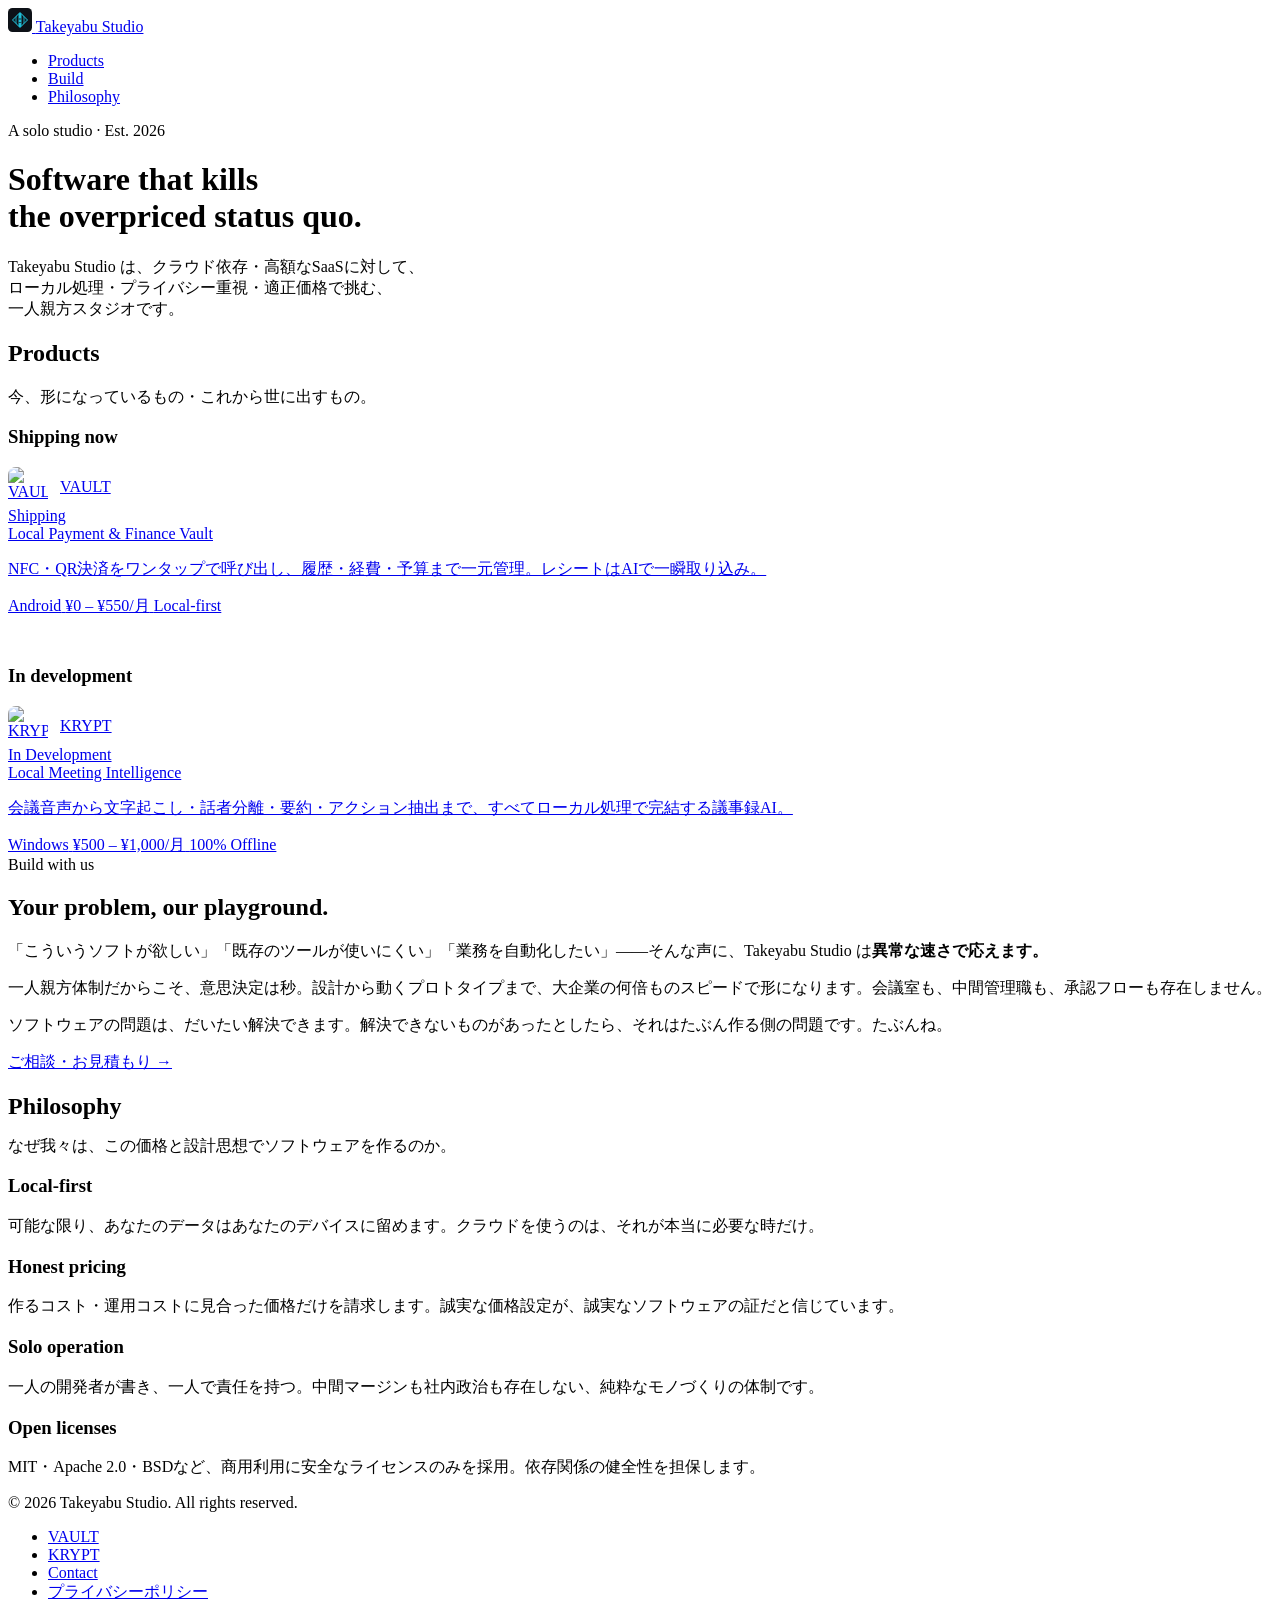
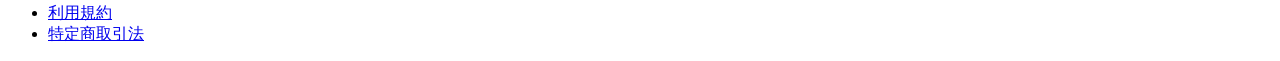
==== contact/index.html @ acdcc575 "Create index.html" ====
<!DOCTYPE html>
<html lang="ja">
<head>
<meta charset="UTF-8">
<meta name="viewport" content="width=device-width, initial-scale=1.0">
<title>Takeyabu Studio — Software that kills the overpriced status quo.</title>
<meta name="description" content="Takeyabu Studio は、ローカル優先・プライバシー重視・適正価格のソフトウェアを作る一人親方スタジオです。">
<meta property="og:title" content="Takeyabu Studio">
<meta property="og:description" content="Software that kills the overpriced status quo.">
<meta property="og:type" content="website">
<meta property="og:url" content="https://takeyabustudio.github.io/">
<meta name="theme-color" content="#0A0A0B">
<link rel="icon" href="/favicon.svg" type="image/svg+xml">
<link rel="preconnect" href="https://fonts.googleapis.com">
<link rel="preconnect" href="https://fonts.gstatic.com" crossorigin>
<link href="https://fonts.googleapis.com/css2?family=Inter:wght@400;500;600;700&family=Noto+Sans+JP:wght@400;500;600&display=swap" rel="stylesheet">
<link rel="stylesheet" href="assets/style.css">
</head>
<body>

<nav class="nav">
  <div class="nav-inner">
    <a href="/" class="brand">
      <svg width="24" height="24" viewBox="0 0 32 32" xmlns="http://www.w3.org/2000/svg" style="flex-shrink:0;"><rect width="32" height="32" rx="6" fill="#0D1117"/><defs><clipPath id="c"><path d="M16,6 L26,16 L16,26 L6,16 Z"/></clipPath></defs><g clip-path="url(#c)"><rect x="14" y="6" width="4" height="20" rx="2" fill="#22D3EE" opacity="0.9"/><rect x="14" y="14" width="4" height="1.2" rx="0.6" fill="#0D1117" opacity="0.85"/><rect x="14" y="18.5" width="4" height="1.2" rx="0.6" fill="#0D1117" opacity="0.85"/><rect x="9" y="6" width="3" height="20" rx="1.5" fill="#22D3EE" opacity="0.38"/><rect x="20" y="6" width="3" height="20" rx="1.5" fill="#22D3EE" opacity="0.38"/></g><path d="M16,6 L26,16 L16,26 L6,16 Z" fill="none" stroke="#22D3EE" stroke-width="1.3" stroke-linejoin="round"/></svg>
      <span>Takeyabu Studio</span>
    </a>
    <ul class="nav-links">
      <li><a href="#products">Products</a></li>
      <li><a href="#build">Build</a></li>
      <li><a href="#philosophy">Philosophy</a></li>
    </ul>
  </div>
</nav>

<header class="hero">
  <div class="container">
    <span class="eyebrow">A solo studio · Est. 2026</span>
    <h1>Software that kills<br>the overpriced status quo.</h1>
    <p class="hero-sub">
      Takeyabu Studio は、クラウド依存・高額なSaaSに対して、<br>ローカル処理・プライバシー重視・適正価格で挑む、<br>一人親方スタジオです。
    </p>
  </div>
</header>

<section class="section" id="products">
  <div class="container">
    <div class="section-head">
      <h2>Products</h2>
      <p class="section-sub">今、形になっているもの・これから世に出すもの。</p>
    </div>

    <h3 class="product-section-label">Shipping now</h3>
    <div class="products">

      <a href="vault/" class="product-card">
        <div class="product-card-head">
          <div style="display:flex;align-items:center;gap:12px;">
            <img src="vault/vault_icon_192.png" alt="VAULT" width="40" height="40" style="border-radius:8px;flex-shrink:0;">
            <span class="product-name">VAULT</span>
          </div>
          <span class="badge badge-live">Shipping</span>
        </div>
        <span class="product-full-name">Local Payment & Finance Vault</span>
        <p class="product-desc">
          NFC・QR決済をワンタップで呼び出し、履歴・経費・予算まで一元管理。レシートはAIで一瞬取り込み。
        </p>
        <div class="product-meta">
          <span>Android</span>
          <span>¥0 – ¥550/月</span>
          <span>Local-first</span>
        </div>
      </a>

    </div>

    <h3 class="product-section-label" style="margin-top: 3rem;">In development</h3>
    <div class="products">

      <a href="krypt/" class="product-card">
        <div class="product-card-head">
          <div style="display:flex;align-items:center;gap:12px;">
            <img src="krypt/krypt_icon_192.png" alt="KRYPT" width="40" height="40" style="border-radius:8px;flex-shrink:0;">
            <span class="product-name">KRYPT</span>
          </div>
          <span class="badge badge-dev">In Development</span>
        </div>
        <span class="product-full-name">Local Meeting Intelligence</span>
        <p class="product-desc">
          会議音声から文字起こし・話者分離・要約・アクション抽出まで、すべてローカル処理で完結する議事録AI。
        </p>
        <div class="product-meta">
          <span>Windows</span>
          <span>¥500 – ¥1,000/月</span>
          <span>100% Offline</span>
        </div>
      </a>

    </div>
  </div>
</section>

<section class="section" id="build">
  <div class="container">
    <div class="build-card">
      <div class="build-eyebrow">Build with us</div>
      <h2>Your problem, our playground.</h2>
      <p class="build-lead">
        「こういうソフトが欲しい」「既存のツールが使いにくい」「業務を自動化したい」——そんな声に、Takeyabu Studio は<strong>異常な速さで応えます。</strong>
      </p>
      <p class="build-body">
        一人親方体制だからこそ、意思決定は秒。設計から動くプロトタイプまで、大企業の何倍ものスピードで形になります。会議室も、中間管理職も、承認フローも存在しません。
      </p>
      <p class="build-body">
        ソフトウェアの問題は、だいたい解決できます。解決できないものがあったとしたら、それはたぶん作る側の問題です。たぶんね。
      </p>
      <a href="contact/" class="btn btn-primary build-cta">ご相談・お見積もり →</a>
    </div>
  </div>
</section>

<section class="section" id="philosophy">
  <div class="container">
    <div class="philosophy">
      <div class="section-head">
        <h2 style="margin-bottom: 0.75rem;">Philosophy</h2>
        <p class="section-sub">なぜ我々は、この価格と設計思想でソフトウェアを作るのか。</p>
      </div>
      <div class="philosophy-grid">
        <div class="philosophy-item">
          <h3>Local-first</h3>
          <p>可能な限り、あなたのデータはあなたのデバイスに留めます。クラウドを使うのは、それが本当に必要な時だけ。</p>
        </div>
        <div class="philosophy-item">
          <h3>Honest pricing</h3>
          <p>作るコスト・運用コストに見合った価格だけを請求します。誠実な価格設定が、誠実なソフトウェアの証だと信じています。</p>
        </div>
        <div class="philosophy-item">
          <h3>Solo operation</h3>
          <p>一人の開発者が書き、一人で責任を持つ。中間マージンも社内政治も存在しない、純粋なモノづくりの体制です。</p>
        </div>
        <div class="philosophy-item">
          <h3>Open licenses</h3>
          <p>MIT・Apache 2.0・BSDなど、商用利用に安全なライセンスのみを採用。依存関係の健全性を担保します。</p>
        </div>
      </div>
    </div>
  </div>
</section>

<footer class="footer">
  <div class="container">
    <div class="footer-inner">
      <span>© 2026 Takeyabu Studio. All rights reserved.</span>
      <ul class="footer-links">
        <li><a href="vault/">VAULT</a></li>
        <li><a href="krypt/">KRYPT</a></li>
        <li><a href="contact/">Contact</a></li>
        <li><a href="legal/privacy.html">プライバシーポリシー</a></li>
        <li><a href="legal/terms.html">利用規約</a></li>
        <li><a href="legal/tokushoho.html">特定商取引法</a></li>
      </ul>
    </div>
  </div>
</footer>

</body>
</html>
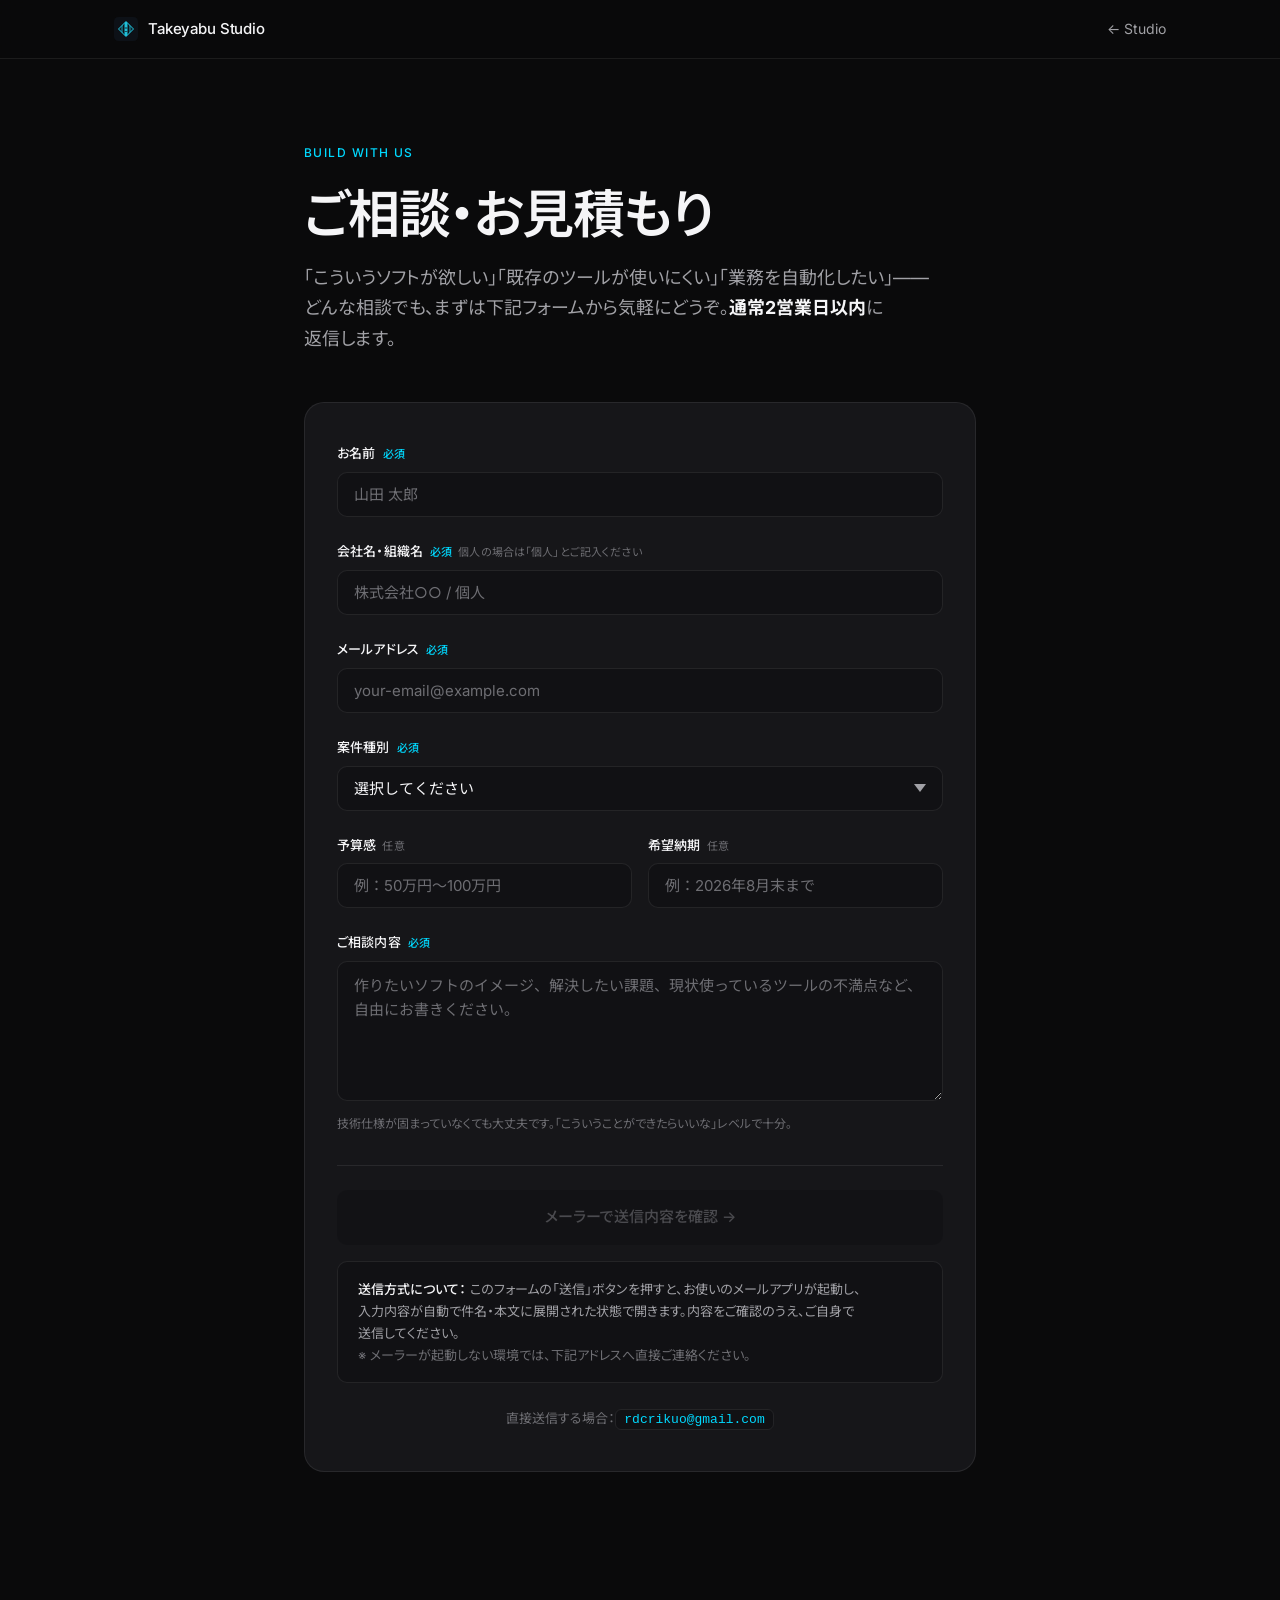
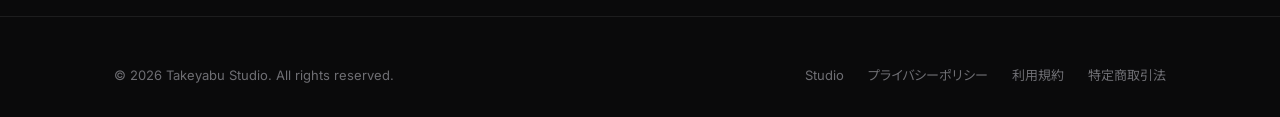
==== commit b709ce9c: "Update index.html" ====
--- a/contact/index.html
+++ b/contact/index.html
@@ -3,18 +3,69 @@
 <head>
 <meta charset="UTF-8">
 <meta name="viewport" content="width=device-width, initial-scale=1.0">
-<title>Takeyabu Studio — Software that kills the overpriced status quo.</title>
-<meta name="description" content="Takeyabu Studio は、ローカル優先・プライバシー重視・適正価格のソフトウェアを作る一人親方スタジオです。">
-<meta property="og:title" content="Takeyabu Studio">
-<meta property="og:description" content="Software that kills the overpriced status quo.">
+<title>ご相談・お見積もり | Takeyabu Studio</title>
+<meta name="description" content="Takeyabu Studio へのご相談・お見積もりフォーム。受託開発・プロダクトに関する相談はこちらから。">
+<meta name="robots" content="index, follow">
+<meta property="og:title" content="ご相談・お見積もり | Takeyabu Studio">
+<meta property="og:description" content="あなたの「こういうソフトが欲しい」に、異常な速さで応えます。">
 <meta property="og:type" content="website">
-<meta property="og:url" content="https://takeyabustudio.github.io/">
+<meta property="og:url" content="https://takeyabustudio.github.io/contact/">
 <meta name="theme-color" content="#0A0A0B">
 <link rel="icon" href="/favicon.svg" type="image/svg+xml">
 <link rel="preconnect" href="https://fonts.googleapis.com">
 <link rel="preconnect" href="https://fonts.gstatic.com" crossorigin>
 <link href="https://fonts.googleapis.com/css2?family=Inter:wght@400;500;600;700&family=Noto+Sans+JP:wght@400;500;600&display=swap" rel="stylesheet">
-<link rel="stylesheet" href="assets/style.css">
+<link rel="stylesheet" href="../assets/style.css">
+<style>
+/* Contact form specific styles */
+.contact-hero { padding: 5rem 0 2rem; }
+.contact-hero h1 { font-size: clamp(2rem, 4.5vw, 3.25rem); font-weight: 600; letter-spacing: -0.03em; line-height: 1.1; margin-bottom: 1.25rem; }
+.contact-hero .lead { font-size: clamp(1rem, 1.4vw, 1.15rem); color: var(--text-muted); max-width: 640px; line-height: 1.7; }
+
+.form-card { background: var(--bg-card); border: 1px solid var(--border); border-radius: 20px; padding: 2.5rem 2rem; max-width: 720px; margin: 0 auto; }
+@media (max-width: 640px) { .form-card { padding: 1.75rem 1.25rem; border-radius: 16px; } }
+
+.form-group { margin-bottom: 1.5rem; }
+.form-label { display: block; font-size: 13px; font-weight: 500; color: var(--text); margin-bottom: 0.5rem; letter-spacing: 0.01em; }
+.form-label .required { color: var(--accent); margin-left: 4px; font-size: 11px; }
+.form-label .optional { color: var(--text-faint); margin-left: 6px; font-size: 11px; font-weight: 400; }
+
+.form-input, .form-textarea, .form-select {
+  width: 100%;
+  background: var(--bg-elevated);
+  border: 1px solid var(--border);
+  border-radius: 10px;
+  padding: 0.75rem 1rem;
+  font-size: 15px;
+  color: var(--text);
+  font-family: var(--font-sans);
+  transition: border-color 0.2s ease, background 0.2s ease;
+}
+.form-input:focus, .form-textarea:focus, .form-select:focus {
+  outline: none;
+  border-color: var(--accent);
+  background: var(--bg);
+}
+.form-input::placeholder, .form-textarea::placeholder { color: var(--text-faint); }
+.form-textarea { resize: vertical; min-height: 140px; line-height: 1.6; }
+.form-select { appearance: none; -webkit-appearance: none; background-image: url("data:image/svg+xml;utf8,<svg xmlns='http://www.w3.org/2000/svg' width='12' height='8' viewBox='0 0 12 8'><path fill='%23A1A1A6' d='M6 8L0 0h12z'/></svg>"); background-repeat: no-repeat; background-position: right 1rem center; padding-right: 2.5rem; cursor: pointer; }
+
+.form-hint { font-size: 12px; color: var(--text-faint); margin-top: 0.4rem; line-height: 1.5; }
+
+.form-row { display: grid; grid-template-columns: 1fr 1fr; gap: 1rem; }
+@media (max-width: 600px) { .form-row { grid-template-columns: 1fr; } }
+
+.form-submit-row { margin-top: 2rem; padding-top: 1.5rem; border-top: 1px solid var(--border); }
+.btn-large { padding: 0.9rem 1.75rem; font-size: 15px; }
+.btn-large:disabled, .btn-large[aria-disabled="true"] { background: var(--bg-elevated); color: var(--text-faint); cursor: not-allowed; opacity: 0.6; transform: none; }
+.btn-large:disabled:hover, .btn-large[aria-disabled="true"]:hover { transform: none; opacity: 0.6; }
+
+.form-note { font-size: 13px; color: var(--text-muted); line-height: 1.7; margin-top: 1rem; padding: 1rem 1.25rem; background: var(--bg-elevated); border: 1px solid var(--border); border-radius: 10px; }
+.form-note strong { color: var(--text); font-weight: 500; }
+
+.fallback-link { font-size: 13px; color: var(--text-faint); text-align: center; margin-top: 1.5rem; line-height: 1.7; }
+.fallback-link code { color: var(--accent); font-family: var(--font-mono); font-size: 13px; background: var(--bg-elevated); padding: 2px 8px; border-radius: 6px; border: 1px solid var(--border); }
+</style>
 </head>
 <body>
 
@@ -25,124 +76,80 @@
       <span>Takeyabu Studio</span>
     </a>
     <ul class="nav-links">
-      <li><a href="#products">Products</a></li>
-      <li><a href="#build">Build</a></li>
-      <li><a href="#philosophy">Philosophy</a></li>
+      <li><a href="/">← Studio</a></li>
     </ul>
   </div>
 </nav>
 
-<header class="hero">
-  <div class="container">
-    <span class="eyebrow">A solo studio · Est. 2026</span>
-    <h1>Software that kills<br>the overpriced status quo.</h1>
-    <p class="hero-sub">
-      Takeyabu Studio は、クラウド依存・高額なSaaSに対して、<br>ローカル処理・プライバシー重視・適正価格で挑む、<br>一人親方スタジオです。
+<header class="contact-hero">
+  <div class="container-narrow">
+    <span class="eyebrow">Build with us</span>
+    <h1>ご相談・お見積もり</h1>
+    <p class="lead">
+      「こういうソフトが欲しい」「既存のツールが使いにくい」「業務を自動化したい」——どんな相談でも、まずは下記フォームから気軽にどうぞ。<strong style="color:var(--text);">通常2営業日以内</strong>に返信します。
     </p>
   </div>
 </header>
 
-<section class="section" id="products">
-  <div class="container">
-    <div class="section-head">
-      <h2>Products</h2>
-      <p class="section-sub">今、形になっているもの・これから世に出すもの。</p>
-    </div>
-
-    <h3 class="product-section-label">Shipping now</h3>
-    <div class="products">
-
-      <a href="vault/" class="product-card">
-        <div class="product-card-head">
-          <div style="display:flex;align-items:center;gap:12px;">
-            <img src="vault/vault_icon_192.png" alt="VAULT" width="40" height="40" style="border-radius:8px;flex-shrink:0;">
-            <span class="product-name">VAULT</span>
-          </div>
-          <span class="badge badge-live">Shipping</span>
+<section class="section" style="padding-top: 1rem;">
+  <div class="container-narrow">
+    <div class="form-card">
+
+      <div class="form-group">
+        <label class="form-label" for="name">お名前 <span class="required">必須</span></label>
+        <input type="text" id="name" class="form-input" placeholder="山田 太郎" autocomplete="name" required>
+      </div>
+
+      <div class="form-group">
+        <label class="form-label" for="company">会社名・組織名 <span class="required">必須</span><span class="optional">個人の場合は「個人」とご記入ください</span></label>
+        <input type="text" id="company" class="form-input" placeholder="株式会社○○ / 個人" autocomplete="organization" required>
+      </div>
+
+      <div class="form-group">
+        <label class="form-label" for="email">メールアドレス <span class="required">必須</span></label>
+        <input type="email" id="email" class="form-input" placeholder="your-email@example.com" autocomplete="email" required>
+      </div>
+
+      <div class="form-group">
+        <label class="form-label" for="kind">案件種別 <span class="required">必須</span></label>
+        <select id="kind" class="form-select" required>
+          <option value="" disabled selected>選択してください</option>
+          <option value="受託開発">受託開発のご相談</option>
+          <option value="プロダクト相談">プロダクト（VAULT / KRYPT等）に関する相談</option>
+          <option value="その他">その他のお問い合わせ</option>
+        </select>
+      </div>
+
+      <div class="form-row">
+        <div class="form-group">
+          <label class="form-label" for="budget">予算感<span class="optional">任意</span></label>
+          <input type="text" id="budget" class="form-input" placeholder="例：50万円〜100万円">
         </div>
-        <span class="product-full-name">Local Payment & Finance Vault</span>
-        <p class="product-desc">
-          NFC・QR決済をワンタップで呼び出し、履歴・経費・予算まで一元管理。レシートはAIで一瞬取り込み。
+
+        <div class="form-group">
+          <label class="form-label" for="deadline">希望納期<span class="optional">任意</span></label>
+          <input type="text" id="deadline" class="form-input" placeholder="例：2026年8月末まで">
+        </div>
+      </div>
+
+      <div class="form-group">
+        <label class="form-label" for="message">ご相談内容 <span class="required">必須</span></label>
+        <textarea id="message" class="form-textarea" placeholder="作りたいソフトのイメージ、解決したい課題、現状使っているツールの不満点など、自由にお書きください。" required></textarea>
+        <p class="form-hint">技術仕様が固まっていなくても大丈夫です。「こういうことができたらいいな」レベルで十分。</p>
+      </div>
+
+      <div class="form-submit-row">
+        <a id="submit-btn" href="#" class="btn btn-primary btn-large" aria-disabled="true" style="width:100%; justify-content:center;">メーラーで送信内容を確認 →</a>
+        <p class="form-note">
+          <strong>送信方式について：</strong>
+          このフォームの「送信」ボタンを押すと、お使いのメールアプリが起動し、入力内容が自動で件名・本文に展開された状態で開きます。内容をご確認のうえ、ご自身で送信してください。<br>
+          <span style="color:var(--text-faint);">※ メーラーが起動しない環境では、下記アドレスへ直接ご連絡ください。</span>
         </p>
-        <div class="product-meta">
-          <span>Android</span>
-          <span>¥0 – ¥550/月</span>
-          <span>Local-first</span>
-        </div>
-      </a>
-
-    </div>
-
-    <h3 class="product-section-label" style="margin-top: 3rem;">In development</h3>
-    <div class="products">
-
-      <a href="krypt/" class="product-card">
-        <div class="product-card-head">
-          <div style="display:flex;align-items:center;gap:12px;">
-            <img src="krypt/krypt_icon_192.png" alt="KRYPT" width="40" height="40" style="border-radius:8px;flex-shrink:0;">
-            <span class="product-name">KRYPT</span>
-          </div>
-          <span class="badge badge-dev">In Development</span>
-        </div>
-        <span class="product-full-name">Local Meeting Intelligence</span>
-        <p class="product-desc">
-          会議音声から文字起こし・話者分離・要約・アクション抽出まで、すべてローカル処理で完結する議事録AI。
+        <p class="fallback-link">
+          直接送信する場合：<code>rdcrikuo@gmail.com</code>
         </p>
-        <div class="product-meta">
-          <span>Windows</span>
-          <span>¥500 – ¥1,000/月</span>
-          <span>100% Offline</span>
-        </div>
-      </a>
-
-    </div>
-  </div>
-</section>
-
-<section class="section" id="build">
-  <div class="container">
-    <div class="build-card">
-      <div class="build-eyebrow">Build with us</div>
-      <h2>Your problem, our playground.</h2>
-      <p class="build-lead">
-        「こういうソフトが欲しい」「既存のツールが使いにくい」「業務を自動化したい」——そんな声に、Takeyabu Studio は<strong>異常な速さで応えます。</strong>
-      </p>
-      <p class="build-body">
-        一人親方体制だからこそ、意思決定は秒。設計から動くプロトタイプまで、大企業の何倍ものスピードで形になります。会議室も、中間管理職も、承認フローも存在しません。
-      </p>
-      <p class="build-body">
-        ソフトウェアの問題は、だいたい解決できます。解決できないものがあったとしたら、それはたぶん作る側の問題です。たぶんね。
-      </p>
-      <a href="contact/" class="btn btn-primary build-cta">ご相談・お見積もり →</a>
-    </div>
-  </div>
-</section>
-
-<section class="section" id="philosophy">
-  <div class="container">
-    <div class="philosophy">
-      <div class="section-head">
-        <h2 style="margin-bottom: 0.75rem;">Philosophy</h2>
-        <p class="section-sub">なぜ我々は、この価格と設計思想でソフトウェアを作るのか。</p>
-      </div>
-      <div class="philosophy-grid">
-        <div class="philosophy-item">
-          <h3>Local-first</h3>
-          <p>可能な限り、あなたのデータはあなたのデバイスに留めます。クラウドを使うのは、それが本当に必要な時だけ。</p>
-        </div>
-        <div class="philosophy-item">
-          <h3>Honest pricing</h3>
-          <p>作るコスト・運用コストに見合った価格だけを請求します。誠実な価格設定が、誠実なソフトウェアの証だと信じています。</p>
-        </div>
-        <div class="philosophy-item">
-          <h3>Solo operation</h3>
-          <p>一人の開発者が書き、一人で責任を持つ。中間マージンも社内政治も存在しない、純粋なモノづくりの体制です。</p>
-        </div>
-        <div class="philosophy-item">
-          <h3>Open licenses</h3>
-          <p>MIT・Apache 2.0・BSDなど、商用利用に安全なライセンスのみを採用。依存関係の健全性を担保します。</p>
-        </div>
-      </div>
+      </div>
+
     </div>
   </div>
 </section>
@@ -152,16 +159,110 @@
     <div class="footer-inner">
       <span>© 2026 Takeyabu Studio. All rights reserved.</span>
       <ul class="footer-links">
-        <li><a href="vault/">VAULT</a></li>
-        <li><a href="krypt/">KRYPT</a></li>
-        <li><a href="contact/">Contact</a></li>
-        <li><a href="legal/privacy.html">プライバシーポリシー</a></li>
-        <li><a href="legal/terms.html">利用規約</a></li>
-        <li><a href="legal/tokushoho.html">特定商取引法</a></li>
+        <li><a href="/">Studio</a></li>
+        <li><a href="/legal/privacy.html">プライバシーポリシー</a></li>
+        <li><a href="/legal/terms.html">利用規約</a></li>
+        <li><a href="/legal/tokushoho.html">特定商取引法</a></li>
       </ul>
     </div>
   </div>
 </footer>
 
+<script>
+(function() {
+  'use strict';
+
+  var fields = {
+    name:     document.getElementById('name'),
+    company:  document.getElementById('company'),
+    email:    document.getElementById('email'),
+    kind:     document.getElementById('kind'),
+    budget:   document.getElementById('budget'),
+    deadline: document.getElementById('deadline'),
+    message:  document.getElementById('message')
+  };
+  var submitBtn = document.getElementById('submit-btn');
+
+  var emailPattern = /^[^\s@]+@[^\s@]+\.[^\s@]+$/;
+
+  function isValid() {
+    return fields.name.value.trim() !== ''
+        && fields.company.value.trim() !== ''
+        && emailPattern.test(fields.email.value.trim())
+        && fields.kind.value !== ''
+        && fields.message.value.trim() !== '';
+  }
+
+  function updateButton() {
+    if (isValid()) {
+      submitBtn.setAttribute('aria-disabled', 'false');
+      submitBtn.style.cursor = 'pointer';
+      submitBtn.style.opacity = '1';
+    } else {
+      submitBtn.setAttribute('aria-disabled', 'true');
+      submitBtn.style.cursor = 'not-allowed';
+      submitBtn.style.opacity = '0.6';
+    }
+  }
+
+  Object.keys(fields).forEach(function(key) {
+    fields[key].addEventListener('input', updateButton);
+    fields[key].addEventListener('change', updateButton);
+  });
+  updateButton();
+
+  function buildMailto() {
+    var name     = fields.name.value.trim();
+    var company  = fields.company.value.trim();
+    var email    = fields.email.value.trim();
+    var kind     = fields.kind.value;
+    var budget   = fields.budget.value.trim();
+    var deadline = fields.deadline.value.trim();
+    var message  = fields.message.value.trim();
+
+    var subject = '[' + kind + '] ' + name + '様（' + company + '）よりご相談';
+
+    var bodyLines = [
+      '※ Takeyabu Studio お問い合わせフォームから送信',
+      '',
+      '──────────────────',
+      'お名前：' + name,
+      '会社名・組織名：' + company,
+      'メールアドレス：' + email,
+      '案件種別：' + kind,
+      '予算感：' + (budget || '（未記入）'),
+      '希望納期：' + (deadline || '（未記入）'),
+      '──────────────────',
+      '',
+      '【ご相談内容】',
+      message,
+      '',
+      '──────────────────',
+      '送信日時：' + new Date().toLocaleString('ja-JP'),
+    ];
+    var body = bodyLines.join('\n');
+
+    return 'mailto:rdcrikuo@gmail.com'
+      + '?subject=' + encodeURIComponent(subject)
+      + '&body=' + encodeURIComponent(body);
+  }
+
+  submitBtn.addEventListener('click', function(e) {
+    e.preventDefault();
+    if (!isValid()) {
+      var firstInvalid = null;
+      if (fields.name.value.trim() === '') firstInvalid = fields.name;
+      else if (fields.company.value.trim() === '') firstInvalid = fields.company;
+      else if (!emailPattern.test(fields.email.value.trim())) firstInvalid = fields.email;
+      else if (fields.kind.value === '') firstInvalid = fields.kind;
+      else if (fields.message.value.trim() === '') firstInvalid = fields.message;
+      if (firstInvalid) firstInvalid.focus();
+      return;
+    }
+    window.location.href = buildMailto();
+  });
+})();
+</script>
+
 </body>
 </html>
--- a/assets/style.css
+++ b/assets/style.css
@@ -0,0 +1,121 @@
+/* =========================================
+   Takeyabu Studio - Design System
+   ========================================= */
+:root {
+  --bg: #0A0A0B;
+  --bg-elevated: #111114;
+  --bg-card: #161619;
+  --border: rgba(255, 255, 255, 0.08);
+  --border-strong: rgba(255, 255, 255, 0.16);
+  --text: #F5F5F7;
+  --text-muted: #A1A1A6;
+  --text-faint: #6E6E73;
+  --accent: #00D9FF;
+  --accent-dim: #0099B8;
+  --danger: #FF453A;
+  --success: #30D158;
+  --font-sans: 'Inter', -apple-system, BlinkMacSystemFont, 'Helvetica Neue', 'Noto Sans JP', sans-serif;
+  --font-mono: 'JetBrains Mono', 'SF Mono', Menlo, monospace;
+  --container: 1100px;
+  --container-narrow: 720px;
+}
+*, *::before, *::after { box-sizing: border-box; margin: 0; padding: 0; }
+html { scroll-behavior: smooth; font-size: 16px; -webkit-font-smoothing: antialiased; -moz-osx-font-smoothing: grayscale; }
+body { font-family: var(--font-sans); background: var(--bg); color: var(--text); line-height: 1.6; overflow-x: hidden; font-feature-settings: 'palt'; word-break: auto-phrase; overflow-wrap: break-word; line-break: strict; }
+p, h1, h2, h3, .hero-sub, .tagline, .section-sub, .product-desc { word-break: auto-phrase; overflow-wrap: break-word; line-break: strict; }
+@supports not (word-break: auto-phrase) { p, h1, h2, h3, .hero-sub, .tagline, .section-sub, .product-desc { word-break: keep-all; overflow-wrap: anywhere; } }
+img { max-width: 100%; display: block; }
+a { color: var(--accent); text-decoration: none; transition: opacity 0.2s ease; }
+a:hover { opacity: 0.75; }
+.container { max-width: var(--container); margin: 0 auto; padding: 0 1.5rem; }
+.container-narrow { max-width: var(--container-narrow); margin: 0 auto; padding: 0 1.5rem; }
+.nav { position: sticky; top: 0; background: rgba(10, 10, 11, 0.72); backdrop-filter: saturate(180%) blur(20px); -webkit-backdrop-filter: saturate(180%) blur(20px); border-bottom: 1px solid var(--border); z-index: 100; }
+.nav-inner { max-width: var(--container); margin: 0 auto; padding: 1rem 1.5rem; display: flex; align-items: center; justify-content: space-between; }
+.brand { display: flex; align-items: center; gap: 10px; color: var(--text); font-weight: 500; font-size: 15px; letter-spacing: -0.01em; }
+.brand:hover { opacity: 1; }
+.nav-links { display: flex; gap: 1.75rem; list-style: none; }
+.nav-links a { color: var(--text-muted); font-size: 14px; font-weight: 400; transition: color 0.2s ease; }
+.nav-links a:hover { color: var(--text); opacity: 1; }
+.hero { padding: 6rem 0 5rem; position: relative; }
+.eyebrow { display: inline-block; font-size: 12px; font-weight: 500; letter-spacing: 0.12em; text-transform: uppercase; color: var(--accent); margin-bottom: 1.5rem; }
+.hero h1 { font-size: clamp(2.5rem, 6vw, 4.5rem); font-weight: 600; line-height: 1.05; letter-spacing: -0.03em; margin-bottom: 1.5rem; max-width: 900px; }
+.hero-sub { font-size: clamp(1.05rem, 1.6vw, 1.25rem); color: var(--text-muted); max-width: 600px; line-height: 1.6; }
+.section { padding: 5rem 0; }
+.section-head { margin-bottom: 3rem; }
+.section h2 { font-size: clamp(1.75rem, 3vw, 2.5rem); font-weight: 600; letter-spacing: -0.02em; line-height: 1.15; margin-bottom: 1rem; }
+.section-sub { font-size: 1.05rem; color: var(--text-muted); max-width: 600px; }
+.build-card { background: linear-gradient(135deg, var(--bg-elevated) 0%, var(--bg-card) 100%); border: 1px solid var(--border); border-radius: 24px; padding: 3.5rem 3rem; position: relative; overflow: hidden; max-width: 900px; margin: 0 auto; }
+.build-card::before { content: ''; position: absolute; top: -50%; right: -20%; width: 500px; height: 500px; background: radial-gradient(circle, rgba(0, 217, 255, 0.08) 0%, transparent 70%); pointer-events: none; }
+.build-eyebrow { display: inline-block; font-size: 12px; font-weight: 500; letter-spacing: 0.12em; text-transform: uppercase; color: var(--accent); margin-bottom: 1.25rem; padding: 4px 12px; background: rgba(0, 217, 255, 0.08); border: 1px solid rgba(0, 217, 255, 0.2); border-radius: 999px; }
+.build-card h2 { font-size: clamp(1.75rem, 3.5vw, 2.75rem); font-weight: 600; letter-spacing: -0.02em; margin-bottom: 1.5rem; line-height: 1.1; }
+.build-lead { font-size: clamp(1rem, 1.4vw, 1.15rem); color: var(--text); line-height: 1.7; margin-bottom: 1rem; }
+.build-lead strong { color: var(--accent); font-weight: 500; }
+.build-body { font-size: 15px; color: var(--text-muted); line-height: 1.75; margin-bottom: 1rem; }
+.build-cta { margin-top: 1.5rem; }
+@media (max-width: 640px) { .build-card { padding: 2.5rem 1.5rem; border-radius: 18px; } }
+.product-section-label { font-size: 12px; font-weight: 500; color: var(--text-muted); letter-spacing: 0.15em; text-transform: uppercase; margin-bottom: 1.25rem; padding-left: 2px; }
+.products { display: grid; gap: 1.25rem; grid-template-columns: repeat(auto-fit, minmax(300px, 1fr)); }
+.product-card { background: var(--bg-card); border: 1px solid var(--border); border-radius: 16px; padding: 2rem; transition: border-color 0.25s ease, transform 0.25s ease; text-decoration: none; color: var(--text); display: flex; flex-direction: column; gap: 1rem; min-height: 240px; }
+.product-card:hover { border-color: var(--border-strong); transform: translateY(-2px); opacity: 1; }
+.product-card-head { display: flex; align-items: center; justify-content: space-between; }
+.product-name { font-size: 1.5rem; font-weight: 600; letter-spacing: -0.01em; }
+.badge { font-size: 11px; font-weight: 500; padding: 4px 10px; border-radius: 999px; letter-spacing: 0.02em; }
+.badge-live { background: rgba(48, 209, 88, 0.12); color: var(--success); border: 1px solid rgba(48, 209, 88, 0.3); }
+.badge-dev { background: rgba(0, 217, 255, 0.1); color: var(--accent); border: 1px solid rgba(0, 217, 255, 0.25); }
+.product-full-name { font-size: 13px; color: var(--text-faint); letter-spacing: 0.02em; }
+.product-desc { color: var(--text-muted); font-size: 14px; line-height: 1.65; flex: 1; }
+.product-meta { display: flex; gap: 0.75rem; font-size: 12px; color: var(--text-faint); }
+.product-meta span::after { content: '·'; margin-left: 0.75rem; }
+.product-meta span:last-child::after { content: ''; }
+.philosophy { background: var(--bg-elevated); border-radius: 20px; padding: 3rem 2rem; border: 1px solid var(--border); }
+.philosophy-grid { display: grid; grid-template-columns: repeat(auto-fit, minmax(220px, 1fr)); gap: 2rem; margin-top: 2rem; }
+.philosophy-item h3 { font-size: 1rem; font-weight: 600; margin-bottom: 0.5rem; color: var(--text); }
+.philosophy-item p { font-size: 14px; color: var(--text-muted); line-height: 1.65; }
+.footer { border-top: 1px solid var(--border); padding: 3rem 0 2rem; margin-top: 4rem; }
+.footer-inner { display: flex; flex-wrap: wrap; justify-content: space-between; align-items: center; gap: 1rem; font-size: 13px; color: var(--text-faint); }
+.footer-links { display: flex; gap: 1.5rem; list-style: none; }
+.footer-links a { color: var(--text-faint); font-size: 13px; }
+.footer-links a:hover { color: var(--text); opacity: 1; }
+.legal { padding: 4rem 0 3rem; }
+.legal h1 { font-size: 2rem; font-weight: 600; letter-spacing: -0.02em; margin-bottom: 0.5rem; }
+.legal .updated { color: var(--text-faint); font-size: 13px; margin-bottom: 3rem; }
+.legal h2 { font-size: 1.25rem; font-weight: 600; margin-top: 2.5rem; margin-bottom: 1rem; letter-spacing: -0.01em; padding-bottom: 0.5rem; border-bottom: 1px solid var(--border); }
+.legal h3 { font-size: 1rem; font-weight: 600; margin-top: 1.5rem; margin-bottom: 0.75rem; color: var(--text); }
+.legal p { color: var(--text-muted); margin-bottom: 1rem; font-size: 15px; line-height: 1.75; }
+.legal ul, .legal ol { color: var(--text-muted); margin-bottom: 1rem; padding-left: 1.5rem; font-size: 15px; line-height: 1.75; }
+.legal li { margin-bottom: 0.5rem; }
+.legal table { width: 100%; border-collapse: collapse; margin: 1.5rem 0; font-size: 14px; }
+.legal table th, .legal table td { padding: 0.75rem 1rem; border: 1px solid var(--border); text-align: left; color: var(--text-muted); }
+.legal table th { background: var(--bg-card); color: var(--text); font-weight: 500; }
+.legal .contact-block { background: var(--bg-card); border: 1px solid var(--border); border-radius: 12px; padding: 1.5rem; margin: 1rem 0; font-size: 14px; color: var(--text-muted); }
+.legal .contact-block code { color: var(--accent); font-family: var(--font-mono); font-size: 13px; }
+.product-hero { padding: 6rem 0 4rem; text-align: left; }
+.product-hero h1 { font-size: clamp(2.5rem, 5.5vw, 4rem); font-weight: 600; letter-spacing: -0.03em; line-height: 1.05; margin-bottom: 1.25rem; }
+.product-hero .tagline { font-size: clamp(1.05rem, 1.5vw, 1.25rem); color: var(--text-muted); max-width: 640px; line-height: 1.6; }
+.product-hero-inner { position: relative; }
+.hero-logo { position: absolute; top: 0; right: 0; width: 96px; height: 96px; border-radius: 20px; }
+@media (max-width: 600px) { .hero-logo { width: 64px; height: 64px; border-radius: 14px; } }
+.cta-row { display: flex; gap: 0.75rem; margin-top: 2rem; flex-wrap: wrap; }
+.btn { display: inline-flex; align-items: center; gap: 8px; padding: 0.75rem 1.5rem; border-radius: 10px; font-size: 14px; font-weight: 500; text-decoration: none; transition: all 0.2s ease; border: 1px solid transparent; cursor: pointer; }
+.btn-primary { background: var(--text); color: var(--bg); }
+.btn-primary:hover { opacity: 0.9; transform: translateY(-1px); }
+.btn-secondary { background: transparent; color: var(--text); border-color: var(--border-strong); }
+.btn-secondary:hover { border-color: var(--text); opacity: 1; }
+.btn-disabled { background: var(--bg-card); color: var(--text-muted); border: 1px solid var(--border); cursor: not-allowed; opacity: 0.75; }
+.btn-disabled:hover { transform: none; opacity: 0.75; }
+.feature-grid { display: grid; gap: 1rem; grid-template-columns: repeat(auto-fit, minmax(240px, 1fr)); }
+.feature { background: var(--bg-card); border: 1px solid var(--border); border-radius: 14px; padding: 1.5rem; }
+.feature-icon { width: 36px; height: 36px; background: rgba(0, 217, 255, 0.1); border: 1px solid rgba(0, 217, 255, 0.2); border-radius: 10px; display: flex; align-items: center; justify-content: center; margin-bottom: 1rem; color: var(--accent); font-size: 16px; font-weight: 600; }
+.feature h3 { font-size: 1rem; font-weight: 600; margin-bottom: 0.5rem; }
+.feature p { font-size: 13px; color: var(--text-muted); line-height: 1.65; }
+.pricing { display: grid; gap: 1rem; grid-template-columns: repeat(auto-fit, minmax(260px, 1fr)); }
+.plan { background: var(--bg-card); border: 1px solid var(--border); border-radius: 16px; padding: 2rem 1.5rem; display: flex; flex-direction: column; gap: 1rem; position: relative; }
+.plan.featured { border-color: var(--accent); }
+.plan-badge { position: absolute; top: -10px; right: 16px; background: var(--accent); color: var(--bg); font-size: 11px; font-weight: 600; padding: 4px 10px; border-radius: 999px; letter-spacing: 0.02em; }
+.plan-name { font-size: 14px; font-weight: 500; color: var(--text-muted); letter-spacing: 0.02em; text-transform: uppercase; }
+.plan-price { font-size: 2rem; font-weight: 600; letter-spacing: -0.02em; }
+.plan-price .unit { font-size: 0.875rem; color: var(--text-muted); font-weight: 400; margin-left: 4px; }
+.plan-features { list-style: none; margin-top: 0.5rem; display: flex; flex-direction: column; gap: 0.5rem; }
+.plan-features li { font-size: 14px; color: var(--text-muted); padding-left: 1.25rem; position: relative; }
+.plan-features li::before { content: ''; position: absolute; left: 0; top: 0.55em; width: 8px; height: 8px; background: var(--accent); border-radius: 50%; opacity: 0.8; }
+@media (max-width: 640px) { .nav-links { display: none; } .hero { padding: 3.5rem 0 3rem; } .section { padding: 3rem 0; } .philosophy { padding: 2rem 1.5rem; } .footer-inner { flex-direction: column; align-items: flex-start; } }
